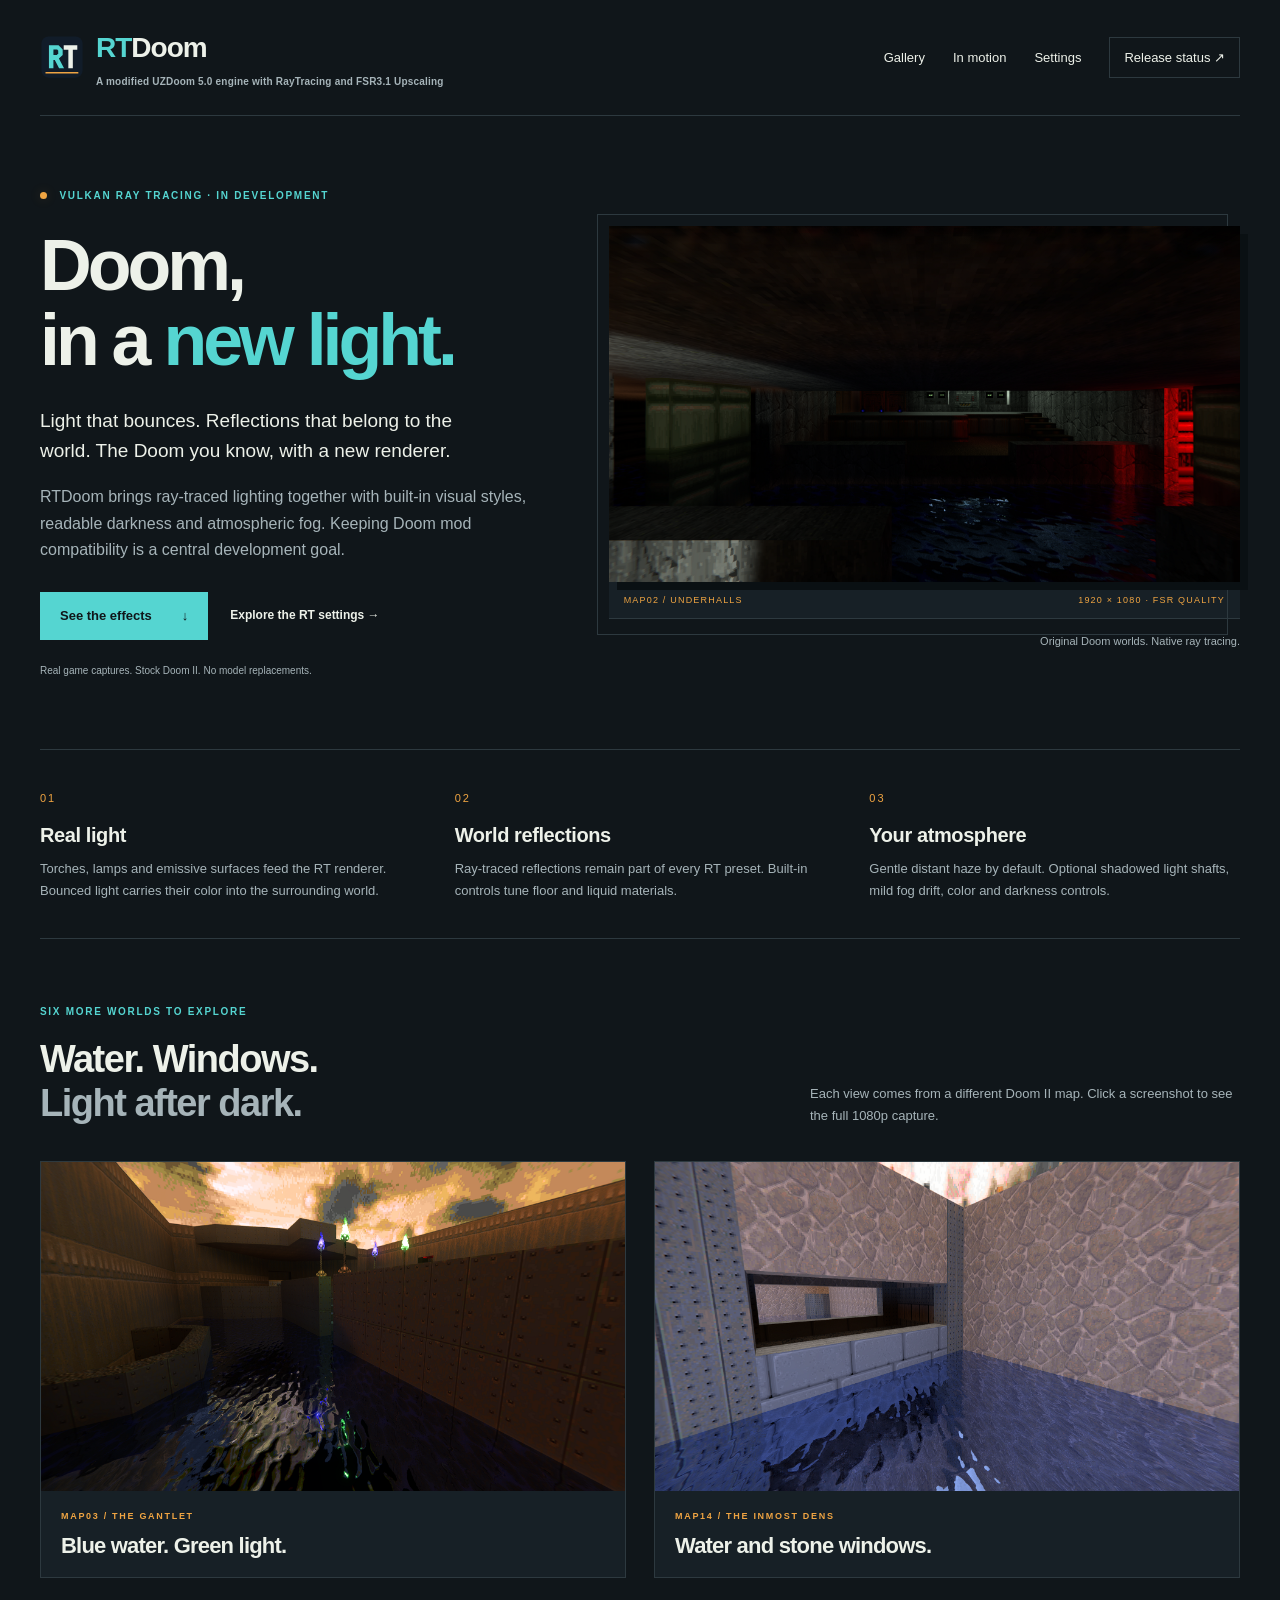
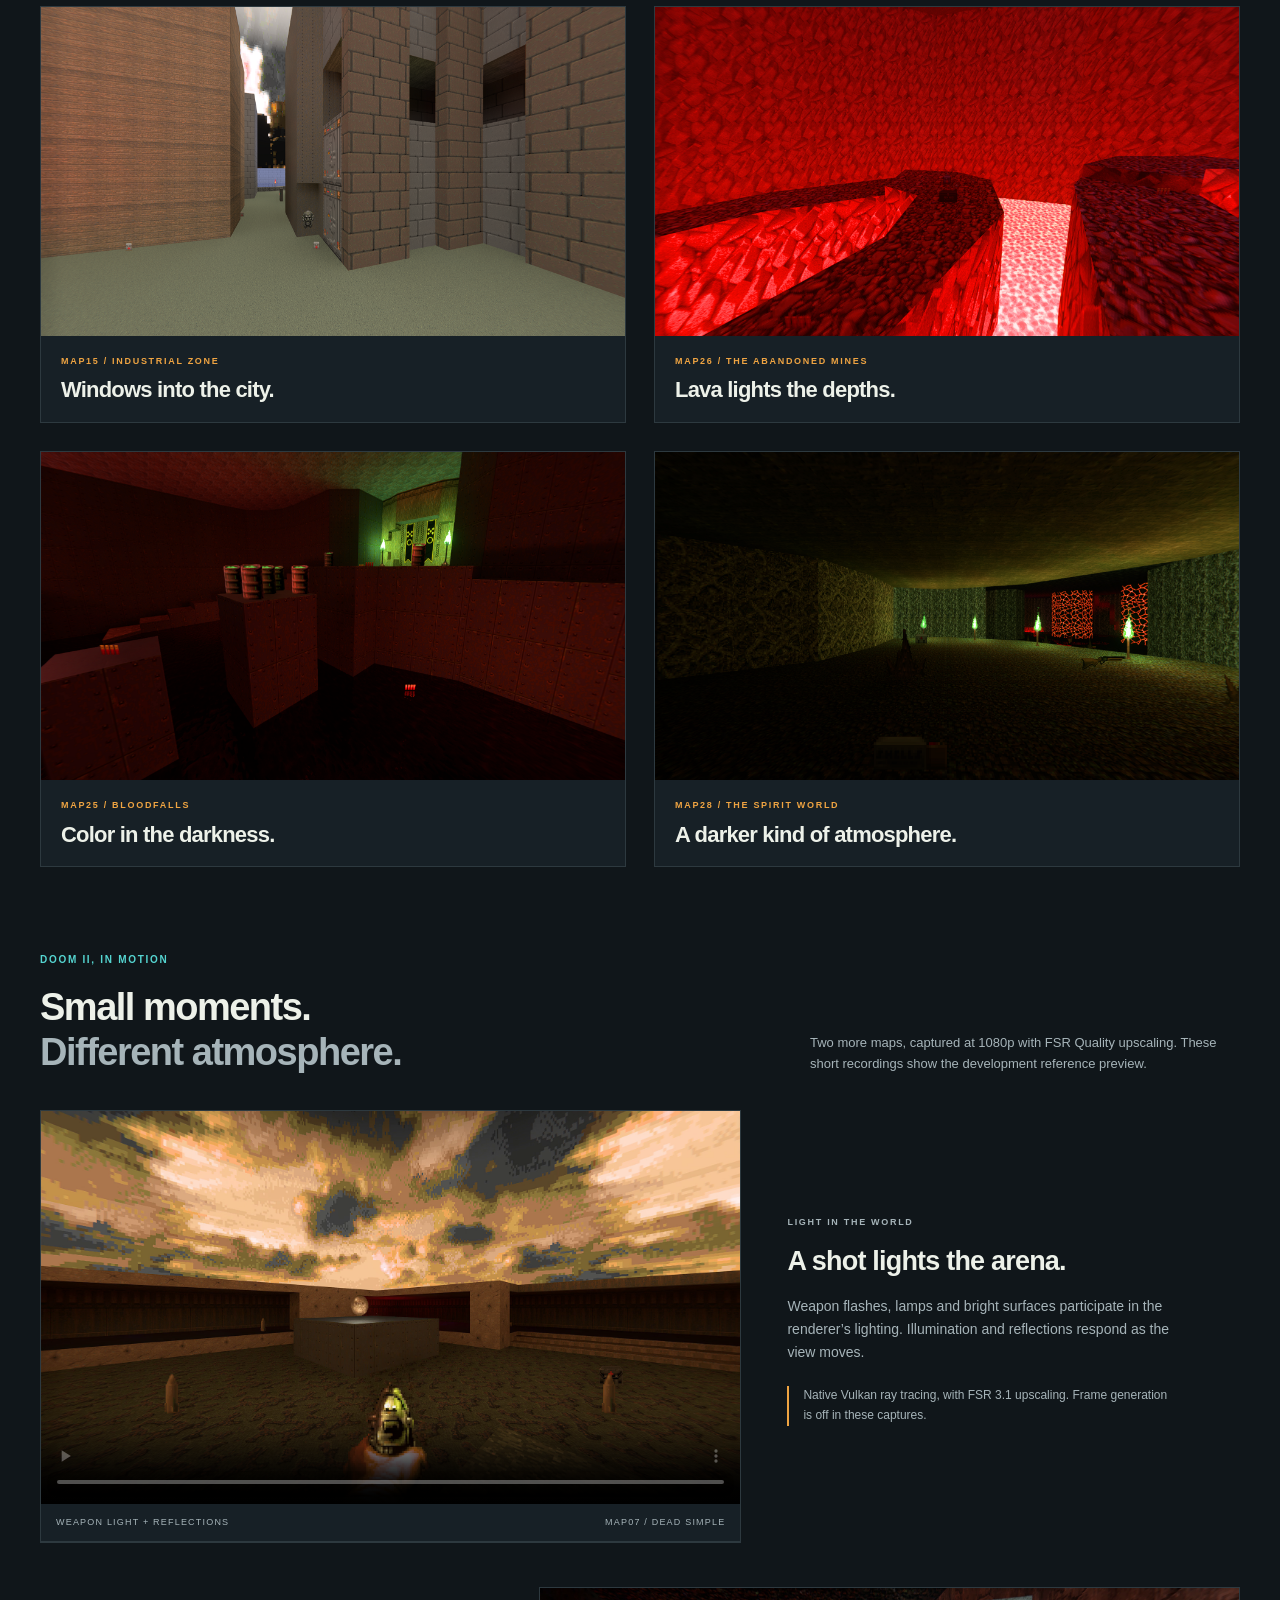
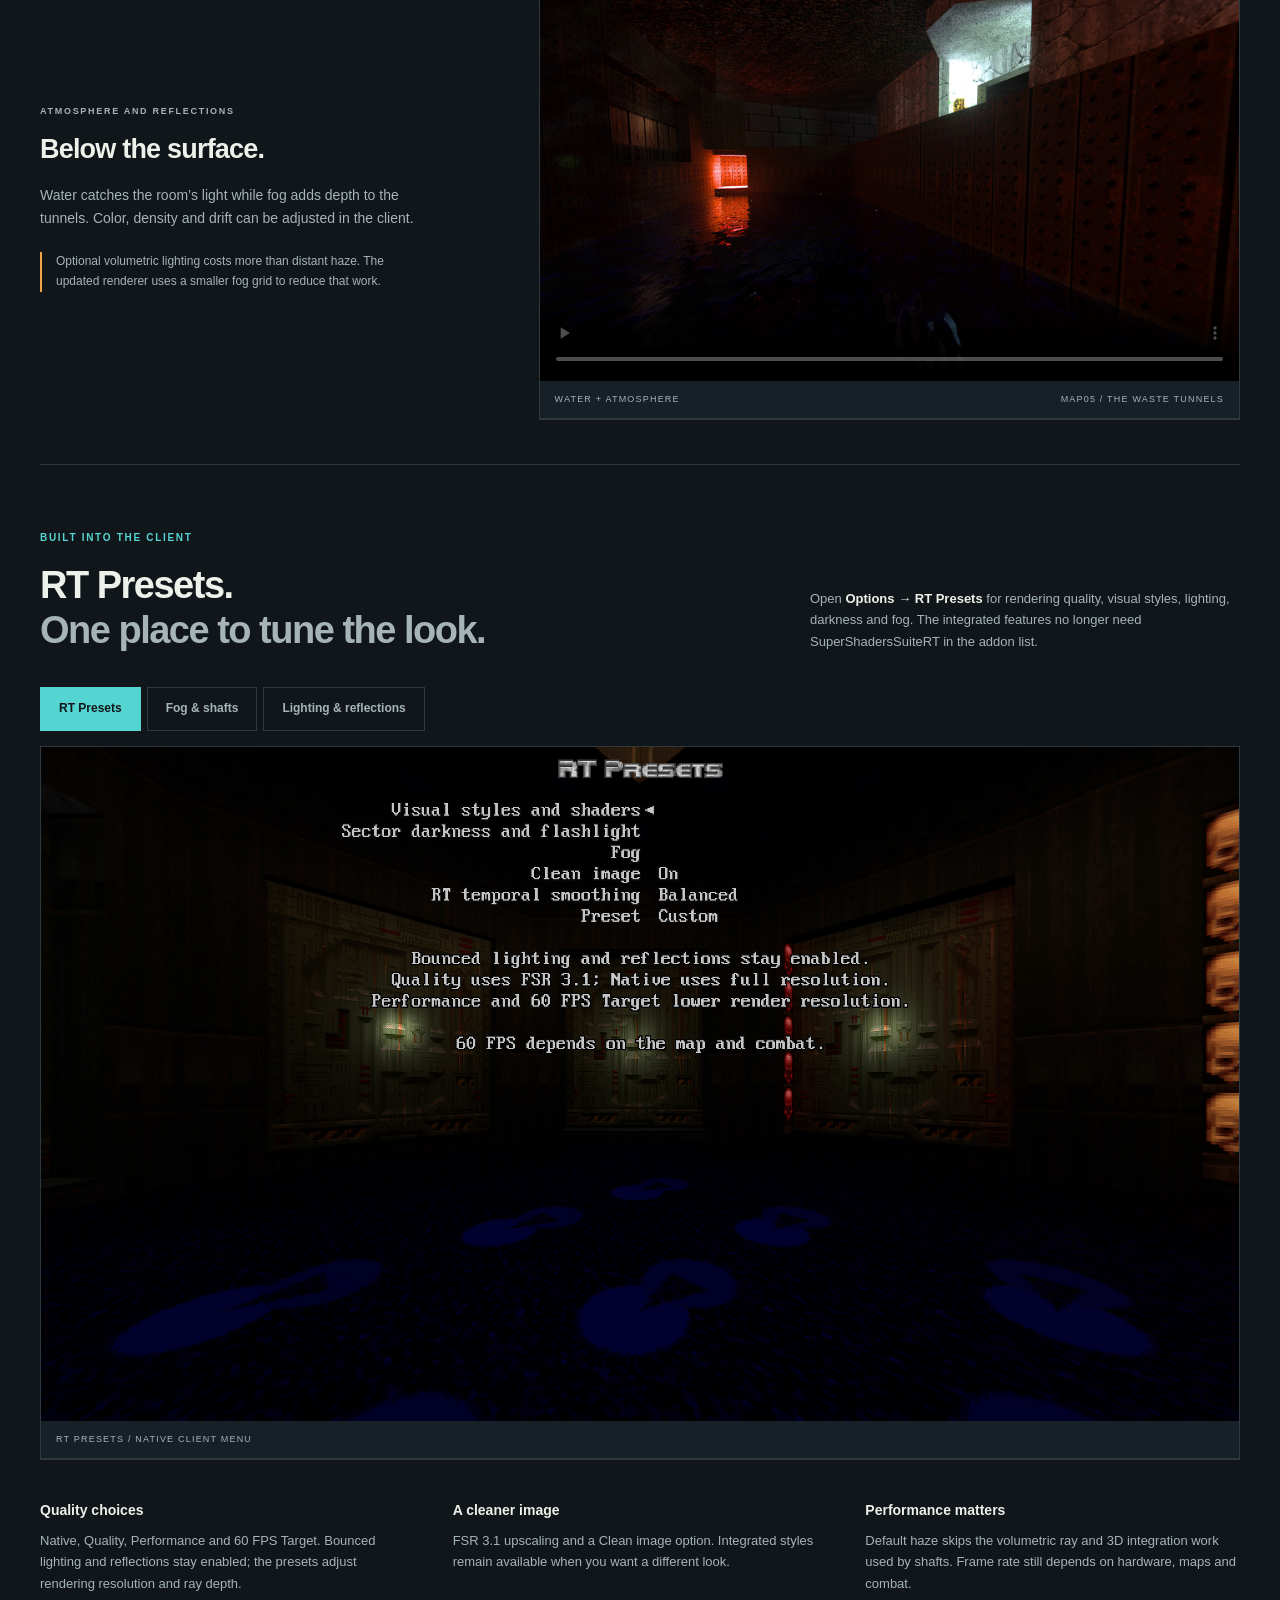
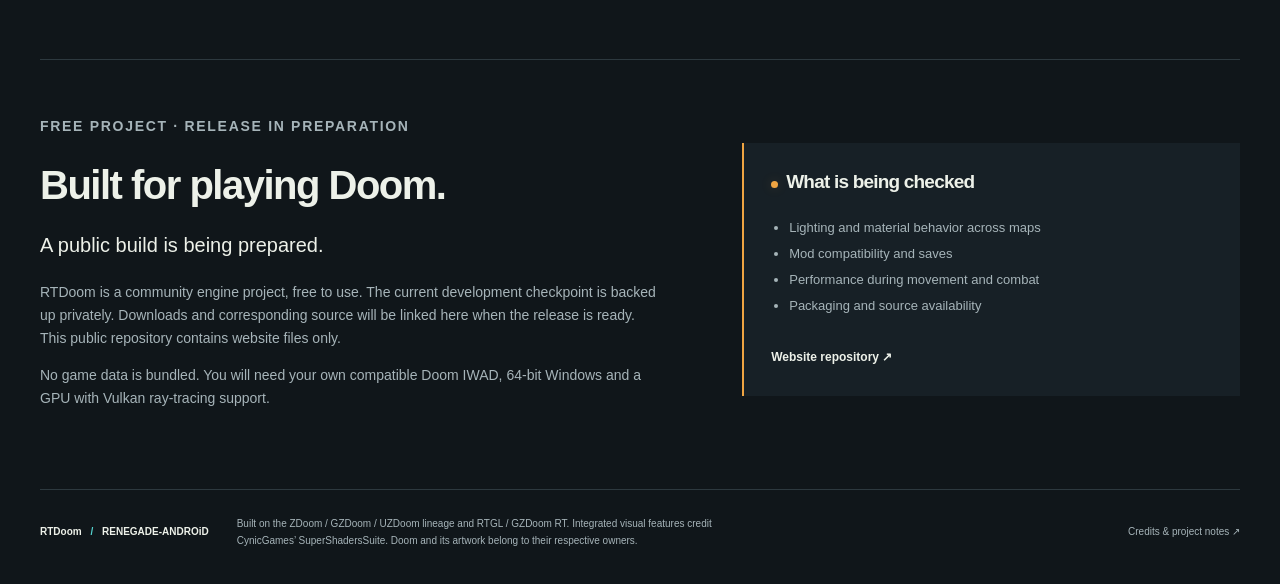
==== RTDoom/index.html @ 8eeb0852 "Publish RTDoom website with new cursor-free Doom II gallery" ====
<!doctype html>
<html lang="en">
<head>
  <meta charset="utf-8">
  <meta name="viewport" content="width=device-width,initial-scale=1">
  <meta name="theme-color" content="#10161a">
  <meta name="description" content="RTDoom is a free Doom engine project with Vulkan ray-traced lighting, reflections, integrated visual styles and simple fog. See stock Doom captures and the new RT settings.">
  <title>RTDoom — Doom, in a new light</title>
  <link rel="icon" href="assets/rtdoom.svg" type="image/svg+xml">
  <link rel="stylesheet" href="styles.css">
  <script src="site.js" defer></script>
</head>
<body>
  <a class="skip" href="#main">Skip to content</a>
  <header class="wrap site-header">
    <a class="brand" href="#" aria-label="RTDoom home"><img src="assets/rtdoom.svg" width="44" height="44" alt=""><span>RT<span class="light">Doom</span><small>A modified UZDoom 5.0 engine with RayTracing and FSR3.1 Upscaling</small></span></a>
    <nav aria-label="Main navigation"><a href="#gallery">Gallery</a><a href="#effects">In motion</a><a href="#settings">Settings</a><a class="nav-status" href="#release">Release status ↗</a></nav>
  </header>
  <main id="main">
    <section class="hero wrap">
      <div class="hero-copy">
        <p class="eyebrow"><span class="status-dot"></span> VULKAN RAY TRACING · IN DEVELOPMENT</p>
        <h1>Doom,<br>in a <em>new light.</em></h1>
        <p class="lead">Light that bounces. Reflections that belong to the world. The Doom you know, with a new renderer.</p>
        <p class="intro">RTDoom brings ray-traced lighting together with built-in visual styles, readable darkness and atmospheric fog. Keeping Doom mod compatibility is a central development goal.</p>
        <div class="hero-actions"><a class="button" href="#effects">See the effects <span aria-hidden="true">↓</span></a><a class="text-link" href="#settings">Explore the RT settings →</a></div>
        <p class="capture-note">Real game captures. Stock Doom II. No model replacements.</p>
      </div>
      <figure class="hero-visual">
        <button class="image-button" data-enlarge="assets/underhalls-night.webp" data-caption="MAP02 · Underhalls — native reference preview, 1920 × 1080" aria-label="Enlarge the stock Doom screenshot"><img src="assets/underhalls-night.webp" width="1920" height="1080" alt="Underhalls with red lighting, reflective blue water and deep shadows." fetchpriority="high"></button>
        <figcaption class="frame-label"><span>MAP02 / UNDERHALLS</span><span>1920 × 1080 · FSR QUALITY</span></figcaption>
        <p class="visual-note">Original Doom worlds. Native ray tracing.</p>
      </figure>
    </section>
    <section class="principles wrap" aria-label="What changes">
      <div><span class="number">01</span><h2>Real light</h2><p>Torches, lamps and emissive surfaces feed the RT renderer. Bounced light carries their color into the surrounding world.</p></div>
      <div><span class="number">02</span><h2>World reflections</h2><p>Ray-traced reflections remain part of every RT preset. Built-in controls tune floor and liquid materials.</p></div>
      <div><span class="number">03</span><h2>Your atmosphere</h2><p>Gentle distant haze by default. Optional shadowed light shafts, mild fog drift, color and darkness controls.</p></div>
    </section>
    <section class="wrap gallery-section" id="gallery">
      <div class="section-heading"><div><p class="eyebrow">SIX MORE WORLDS TO EXPLORE</p><h2>Water. Windows.<br><span>Light after dark.</span></h2></div><p>Each view comes from a different Doom II map. Click a screenshot to see the full 1080p capture.</p></div>
      <div class="gallery-grid">
        <figure class="gallery-card"><button class="image-button" data-enlarge="assets/gantlet-water.webp" data-caption="MAP03 · The Gantlet — Blue water. Green light." aria-label="Enlarge The Gantlet"><img src="assets/gantlet-water.webp" width="1920" height="1080" loading="lazy" alt="Reflective water beneath the bridge, with green and blue lamps."></button><figcaption><span class="eyebrow">MAP03 / THE GANTLET</span><h3>Blue water. Green light.</h3></figcaption></figure>
        <figure class="gallery-card"><button class="image-button" data-enlarge="assets/inmost-dens.webp" data-caption="MAP14 · The Inmost Dens — Water and stone windows." aria-label="Enlarge The Inmost Dens"><img src="assets/inmost-dens.webp" width="1920" height="1080" loading="lazy" alt="Blue water beneath stone windows and a raised walkway."></button><figcaption><span class="eyebrow">MAP14 / THE INMOST DENS</span><h3>Water and stone windows.</h3></figcaption></figure>
        <figure class="gallery-card"><button class="image-button" data-enlarge="assets/industrial-windows.webp" data-caption="MAP15 · Industrial Zone — Windows into the city." aria-label="Enlarge Industrial Zone"><img src="assets/industrial-windows.webp" width="1920" height="1080" loading="lazy" alt="Outdoor architecture, building windows and distant haze."></button><figcaption><span class="eyebrow">MAP15 / INDUSTRIAL ZONE</span><h3>Windows into the city.</h3></figcaption></figure>
        <figure class="gallery-card"><button class="image-button" data-enlarge="assets/abandoned-mines.webp" data-caption="MAP26 · The Abandoned Mines — Lava lights the depths." aria-label="Enlarge The Abandoned Mines"><img src="assets/abandoned-mines.webp" width="1920" height="1080" loading="lazy" alt="Red lava and raised walkways in the mines."></button><figcaption><span class="eyebrow">MAP26 / THE ABANDONED MINES</span><h3>Lava lights the depths.</h3></figcaption></figure>
        <figure class="gallery-card"><button class="image-button" data-enlarge="assets/bloodfalls.webp" data-caption="MAP25 · Bloodfalls — Color in the darkness." aria-label="Enlarge Bloodfalls"><img src="assets/bloodfalls.webp" width="1920" height="1080" loading="lazy" alt="Red and green illumination across platforms and barrels."></button><figcaption><span class="eyebrow">MAP25 / BLOODFALLS</span><h3>Color in the darkness.</h3></figcaption></figure>
        <figure class="gallery-card"><button class="image-button" data-enlarge="assets/spirit-fog.webp" data-caption="MAP28 · The Spirit World — A darker kind of atmosphere." aria-label="Enlarge The Spirit World"><img src="assets/spirit-fog.webp" width="1920" height="1080" loading="lazy" alt="Green torches, a glowing red opening and fog in a dark cavern."></button><figcaption><span class="eyebrow">MAP28 / THE SPIRIT WORLD</span><h3>A darker kind of atmosphere.</h3></figcaption></figure>
      </div>
    </section>
    <section class="wrap effects-section" id="effects">
      <div class="section-heading"><div><p class="eyebrow">DOOM II, IN MOTION</p><h2>Small moments.<br><span>Different atmosphere.</span></h2></div><p>Two more maps, captured at 1080p with FSR Quality upscaling. These short recordings show the development reference preview.</p></div>
      <article class="effect-row"><figure><video width="1920" height="1080" autoplay muted loop playsinline controls preload="metadata" poster="assets/lighting-poster.webp" aria-label="Weapon lighting in Dead Simple"><source src="assets/lighting.mp4" type="video/mp4"></video><figcaption class="frame-label"><span>WEAPON LIGHT + REFLECTIONS</span><span>MAP07 / DEAD SIMPLE</span></figcaption></figure><div class="effect-copy"><p class="eyebrow">LIGHT IN THE WORLD</p><h3>A shot lights the arena.</h3><p>Weapon flashes, lamps and bright surfaces participate in the renderer’s lighting. Illumination and reflections respond as the view moves.</p><p class="detail">Native Vulkan ray tracing, with FSR 3.1 upscaling. Frame generation is off in these captures.</p></div></article>
      <article class="effect-row reverse"><figure><video width="1920" height="1080" autoplay muted loop playsinline controls preload="metadata" poster="assets/shafts-poster.webp" aria-label="Water and atmosphere in The Waste Tunnels"><source src="assets/shafts.mp4" type="video/mp4"></video><figcaption class="frame-label"><span>WATER + ATMOSPHERE</span><span>MAP05 / THE WASTE TUNNELS</span></figcaption></figure><div class="effect-copy"><p class="eyebrow">ATMOSPHERE AND REFLECTIONS</p><h3>Below the surface.</h3><p>Water catches the room’s light while fog adds depth to the tunnels. Color, density and drift can be adjusted in the client.</p><p class="detail">Optional volumetric lighting costs more than distant haze. The updated renderer uses a smaller fog grid to reduce that work.</p></div></article>
    </section>
    <section class="wrap settings-section" id="settings">
      <div class="section-heading"><div><p class="eyebrow">BUILT INTO THE CLIENT</p><h2>RT Presets.<br><span>One place to tune the look.</span></h2></div><p>Open <strong>Options → RT Presets</strong> for rendering quality, visual styles, lighting, darkness and fog. The integrated features no longer need SuperShadersSuiteRT in the addon list.</p></div>
      <div class="settings-tabs" role="tablist" aria-label="RT settings screenshots">
        <button id="tab-presets" role="tab" aria-selected="true" aria-controls="settings-panel" data-image="presets.webp" data-caption="RT Presets — the main RT options menu">RT Presets</button>
        <button id="tab-fog" role="tab" aria-selected="false" aria-controls="settings-panel" tabindex="-1" data-image="fog.webp" data-caption="Fog — outdoor haze, interior mist, light shafts, color and mild drift">Fog &amp; shafts</button>
        <button id="tab-lighting" role="tab" aria-selected="false" aria-controls="settings-panel" tabindex="-1" data-image="lighting-settings.webp" data-caption="Lighting and reflections — built-in visual controls">Lighting &amp; reflections</button>
      </div>
      <figure id="settings-panel" role="tabpanel" aria-labelledby="tab-presets" tabindex="0">
        <button id="settings-preview" class="image-button" data-enlarge="assets/presets.webp" data-caption="RT Presets — the main RT options menu" aria-label="Enlarge the RT settings screenshot"><img id="settings-image" src="assets/presets.webp" width="1920" height="1080" loading="lazy" alt="RT Presets — the main RT options menu"></button>
        <figcaption id="settings-caption" class="frame-label">RT PRESETS / NATIVE CLIENT MENU</figcaption>
      </figure>
      <div class="settings-notes"><p><strong>Quality choices</strong><br>Native, Quality, Performance and 60 FPS Target. Bounced lighting and reflections stay enabled; the presets adjust rendering resolution and ray depth.</p><p><strong>A cleaner image</strong><br>FSR 3.1 upscaling and a Clean image option. Integrated styles remain available when you want a different look.</p><p><strong>Performance matters</strong><br>Default haze skips the volumetric ray and 3D integration work used by shafts. Frame rate still depends on hardware, maps and combat.</p></div>
    </section>
    <section class="wrap release-section" id="release">
      <div><p class="eyebrow">FREE PROJECT · RELEASE IN PREPARATION</p><h2>Built for playing Doom.</h2><p class="lead">A public build is being prepared.</p><p>RTDoom is a community engine project, free to use. The current development checkpoint is backed up privately. Downloads and corresponding source will be linked here when the release is ready. This public repository contains website files only.</p><p>No game data is bundled. You will need your own compatible Doom IWAD, 64-bit Windows and a GPU with Vulkan ray-tracing support.</p></div>
      <aside class="release-note"><span class="status-dot"></span><h3>What is being checked</h3><ul><li>Lighting and material behavior across maps</li><li>Mod compatibility and saves</li><li>Performance during movement and combat</li><li>Packaging and source availability</li></ul><a class="text-link" href="https://github.com/RENEGADE-ANDROiD/RENEGADE-ANDROiD.github.io">Website repository ↗</a></aside>
    </section>
  </main>
  <footer class="wrap"><span class="footer-brand">RTDoom <span>/</span> RENEGADE-ANDROiD</span><p>Built on the ZDoom / GZDoom / UZDoom lineage and RTGL / GZDoom RT. Integrated visual features credit CynicGames’ SuperShadersSuite. Doom and its artwork belong to their respective owners.</p><a href="credits.html">Credits &amp; project notes ↗</a></footer>
  <dialog id="image-dialog"><div class="dialog-top"><p id="dialog-caption"></p><button id="close-dialog" type="button">Close ×</button></div><img id="dialog-image" alt=""></dialog>
</body>
</html>
---- RTDoom/styles.css ----
:root{color-scheme:dark;--bg:#10161a;--panel:#172026;--text:#edf1e9;--muted:#a6b4b9;--teal:#55d5d1;--amber:#efa442;--line:#2d393f}*{box-sizing:border-box}html{scroll-behavior:smooth;scroll-padding-top:30px}body{margin:0;background:var(--bg);color:var(--text);font:16px/1.65 "Segoe UI",Arial,sans-serif}a{color:inherit}button{font:inherit;cursor:pointer}img{display:block;max-width:100%;height:auto}.wrap{width:min(1320px,calc(100% - 80px));margin-inline:auto}.skip{position:absolute;left:16px;top:-70px;z-index:10;background:var(--teal);color:#10161a;padding:10px 18px}.skip:focus{top:12px}:focus-visible{outline:2px solid var(--amber);outline-offset:5px}.site-header{display:flex;align-items:center;justify-content:space-between;gap:24px;padding-block:25px;border-bottom:1px solid var(--line)}.brand{display:flex;align-items:center;gap:12px;text-decoration:none;font-size:28px;font-weight:800;letter-spacing:-1px;color:var(--teal)}.brand .light{color:var(--text)}.brand small{display:block;font-size:8px;letter-spacing:1.9px;line-height:1.5;color:var(--muted);font-weight:600}nav{display:flex;gap:28px;align-items:center;font-size:13px}nav a{text-decoration:none}nav a:hover,.text-link:hover{color:var(--teal)}.nav-status{border:1px solid var(--line);padding:9px 14px}.hero{display:grid;grid-template-columns:.92fr 1.12fr;gap:50px;align-items:center;padding-block:72px 60px}.eyebrow{font-size:10px;letter-spacing:1.7px;font-weight:700;color:var(--teal);margin:0 0 24px}.status-dot{display:inline-block;width:7px;height:7px;background:var(--amber);border-radius:50%;margin-right:8px;box-shadow:0 0 12px #efa44230}h1{font-size:clamp(50px,5.6vw,82px);line-height:1.04;letter-spacing:-4px;margin:0 0 29px;font-weight:800}h1 em{font-style:normal;color:var(--teal)}h2{font-size:38px;line-height:1.18;letter-spacing:-1.5px;margin:0 0 20px}h2 span{color:var(--muted)}h3{font-size:27px;line-height:1.2;letter-spacing:-.8px;margin:0 0 18px}.lead{font-size:19px;line-height:1.55}.intro,.hero-copy p:not(.eyebrow):not(.lead),.effect-copy p,.release-section p{color:var(--muted)}.hero-copy .lead{max-width:440px;color:var(--text)}.hero-actions{display:flex;flex-wrap:wrap;align-items:center;gap:22px;margin-top:29px}.button{background:var(--teal);color:#10161a;text-decoration:none;font-size:13px;font-weight:800;padding:13px 20px;display:inline-flex;gap:30px;align-items:center}.button:hover{background:#83e3df}.text-link{font-size:12px;font-weight:600;text-decoration:none}.hero-copy .capture-note{font-size:10px;margin-top:23px;color:var(--muted)}figure{margin:0}.image-button{display:block;width:100%;border:0;padding:0;background:#000;text-align:left}.hero-visual{position:relative}.hero-visual:before{content:"";position:absolute;inset:-12px 12px 16px -12px;border:1px solid var(--line);pointer-events:none}.hero-visual .image-button{position:relative;box-shadow:8px 8px 0 #0a1013}.frame-label{display:flex;justify-content:space-between;gap:20px;padding:11px 15px;background:var(--panel);border-bottom:1px solid var(--line);color:var(--muted);font-size:9px;letter-spacing:1.2px}.hero-visual .frame-label{color:var(--amber)}.visual-note{text-align:right;font-size:11px;color:var(--muted);margin:13px 0 0}.principles{display:grid;grid-template-columns:repeat(3,1fr);gap:44px;border-top:1px solid var(--line);border-bottom:1px solid var(--line);padding-block:34px 37px}.principles .number{font-size:11px;letter-spacing:2px;color:var(--amber)}.principles h2{font-size:20px;letter-spacing:-.4px;margin:13px 0 11px}.principles p{font-size:13px;color:var(--muted);margin:0}.effects-section,.settings-section{padding-block:65px 0}.section-heading{display:flex;justify-content:space-between;gap:50px;align-items:flex-end;margin-bottom:35px}.section-heading .eyebrow{margin-bottom:16px}.section-heading h2{margin:0}.section-heading>p{max-width:430px;font-size:13px;color:var(--muted);margin:0}.section-heading strong{color:var(--text)}.effect-row{display:grid;grid-template-columns:1.55fr 1fr;gap:46px;align-items:center;margin-bottom:44px}.effect-row.reverse{grid-template-columns:1fr 1.55fr}.effect-row.reverse figure{order:2}.effect-copy{max-width:390px}.effect-copy .eyebrow{font-size:9px;margin-bottom:15px}.effect-copy p{font-size:14px}.effect-copy .detail{font-size:12px;border-left:2px solid var(--amber);padding-left:14px;margin-top:22px}.effect-row figure{border:1px solid var(--line)}.settings-section{border-top:1px solid var(--line);padding-bottom:52px}.settings-tabs{display:flex;gap:6px;flex-wrap:wrap;margin-bottom:15px}.settings-tabs button{padding:11px 18px;background:transparent;color:var(--muted);border:1px solid var(--line);font-size:12px;font-weight:600}.settings-tabs button[aria-selected=true]{color:#10161a;background:var(--teal);border-color:var(--teal)}#settings-panel{border:1px solid var(--line)}#settings-panel img{max-height:680px;object-fit:contain;background:#000}.settings-notes{display:grid;grid-template-columns:repeat(3,1fr);gap:38px;margin-top:26px;font-size:13px;color:var(--muted)}.settings-notes strong{display:inline-block;color:var(--text);font-size:14px;margin-bottom:8px}.release-section{display:grid;grid-template-columns:1.25fr 1fr;gap:80px;border-top:1px solid var(--line);padding-block:55px 65px}.release-section h2{font-size:40px}.release-section p{font-size:14px}.release-section .lead{font-size:20px;color:var(--text)}.release-note{border-left:2px solid var(--amber);background:var(--panel);padding:27px;align-self:center}.release-note h3{font-size:19px;display:inline}.release-note ul{padding-left:18px;color:var(--muted);font-size:13px;line-height:2;margin-block:18px 24px}footer{display:grid;grid-template-columns:auto 1fr auto;gap:28px;align-items:center;border-top:1px solid var(--line);padding-block:26px 35px;font-size:10px;color:var(--muted)}footer p{max-width:530px;margin:0}.footer-brand{font-weight:700;color:var(--text);white-space:nowrap}.footer-brand span{color:var(--teal);margin:0 6px}footer a{text-decoration:none;white-space:nowrap}dialog{width:min(1500px,calc(100vw - 32px));max-height:calc(100vh - 32px);background:var(--bg);color:var(--text);border:1px solid var(--teal);padding:0;overflow:auto}dialog::backdrop{background:#000e}.dialog-top{position:sticky;top:0;display:flex;justify-content:space-between;align-items:center;gap:20px;background:var(--panel);padding:10px 16px;z-index:1;border-bottom:1px solid var(--line)}.dialog-top p{font-size:12px;margin:0}.dialog-top button{background:transparent;color:var(--text);border:1px solid var(--line);padding:6px 12px;font-size:12px}dialog img{width:100%;height:auto}.document{max-width:850px;padding-block:55px 70px}.document h1{font-size:50px;letter-spacing:-2px}.document h2{font-size:25px;margin-top:35px}.document p,.document li{color:var(--muted);font-size:15px}.document a{color:var(--teal)}
@media(max-width:1000px){.wrap{width:calc(100% - 44px)}.hero{gap:30px;padding-block:55px}.hero h1{font-size:63px}.hero .lead{font-size:17px}.effect-row{gap:30px}.release-section{gap:40px}footer{grid-template-columns:1fr 1fr}footer>a{grid-column:1/-1}}
@media(max-width:760px){.wrap{width:calc(100% - 32px)}.site-header{flex-wrap:wrap;padding-block:19px}nav{gap:20px;font-size:12px}.brand{font-size:26px}.hero{grid-template-columns:1fr;gap:35px;padding-block:40px 45px}.hero h1{font-size:clamp(58px,12vw,82px);letter-spacing:-3px}.hero .lead{font-size:19px;max-width:540px}.hero-visual{max-width:680px}.principles{grid-template-columns:1fr;gap:24px;padding-block:28px}.principles h2{display:inline-block;margin:0 0 8px 15px}.principles p{max-width:560px}.section-heading{display:block;margin-bottom:25px}.section-heading>p{max-width:580px;margin-top:22px}.effects-section,.settings-section{padding-top:40px}h2{font-size:32px}.effect-row,.effect-row.reverse{grid-template-columns:1fr;gap:22px;margin-bottom:35px}.effect-row.reverse figure{order:0}.effect-copy{max-width:560px}.effect-copy h3{font-size:26px}.effect-copy .detail{margin-top:16px}.settings-notes{grid-template-columns:1fr;gap:5px}.settings-tabs button{padding:10px 12px;font-size:11px}.release-section{grid-template-columns:1fr;gap:25px;padding-block:40px 45px}.release-section h2{font-size:34px}footer{grid-template-columns:1fr;gap:15px}footer>a{grid-column:auto}.frame-label{font-size:8px;padding:10px;letter-spacing:.6px}.document h1{font-size:40px}}
@media(prefers-reduced-motion:reduce){html{scroll-behavior:auto}}

.brand small{font-size:10px;letter-spacing:.2px;line-height:1.45;max-width:min(380px,calc(100vw - 110px));margin-top:4px}

video{display:block;width:100%;height:auto;background:#000}.gallery-section{padding-block:65px 20px}.gallery-grid{display:grid;grid-template-columns:repeat(2,minmax(0,1fr));gap:28px}.gallery-card{border:1px solid var(--line);background:var(--panel)}.gallery-card figcaption{padding:18px 20px}.gallery-card .eyebrow{display:block;margin:0 0 9px;color:var(--amber);font-size:9px}.gallery-card h3{font-size:22px;margin:0}.gallery-card img{aspect-ratio:16/9;object-fit:cover}@media(max-width:760px){.gallery-section{padding-top:40px}.gallery-grid{grid-template-columns:1fr;gap:22px}}
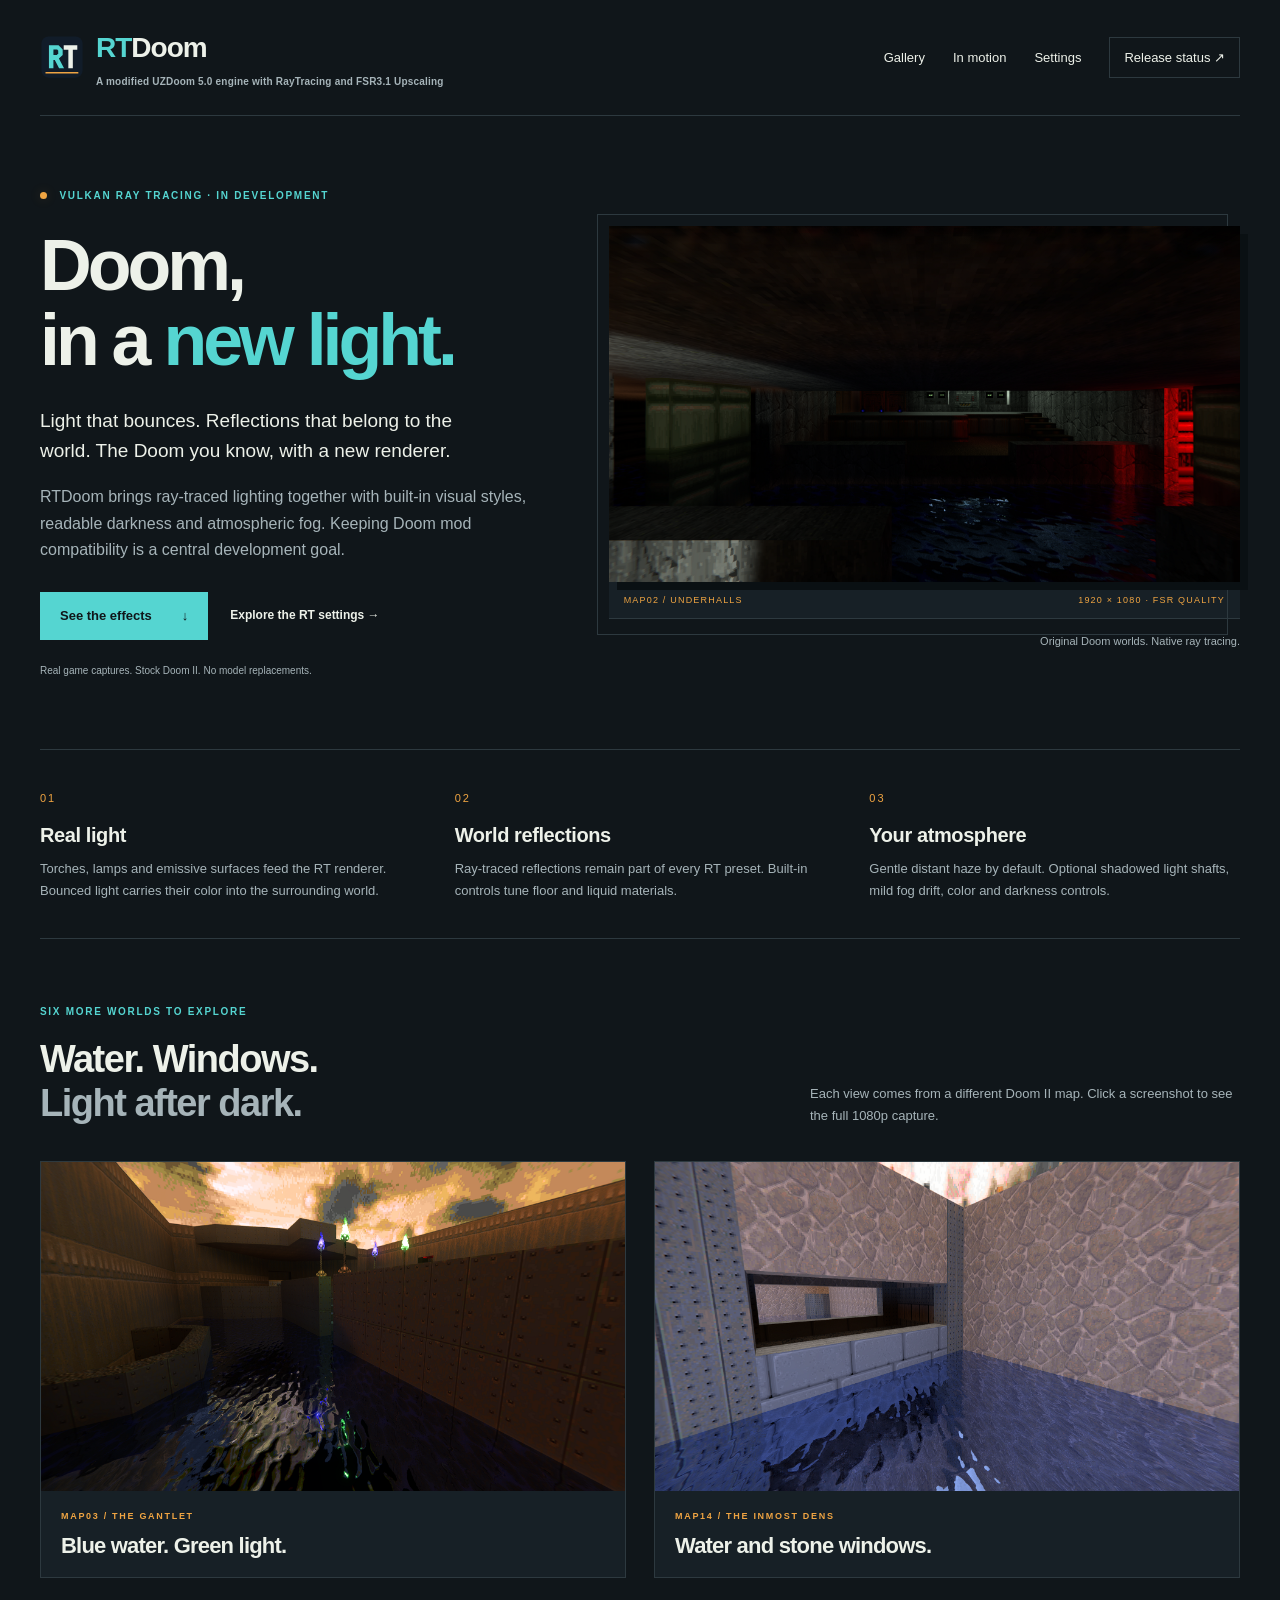
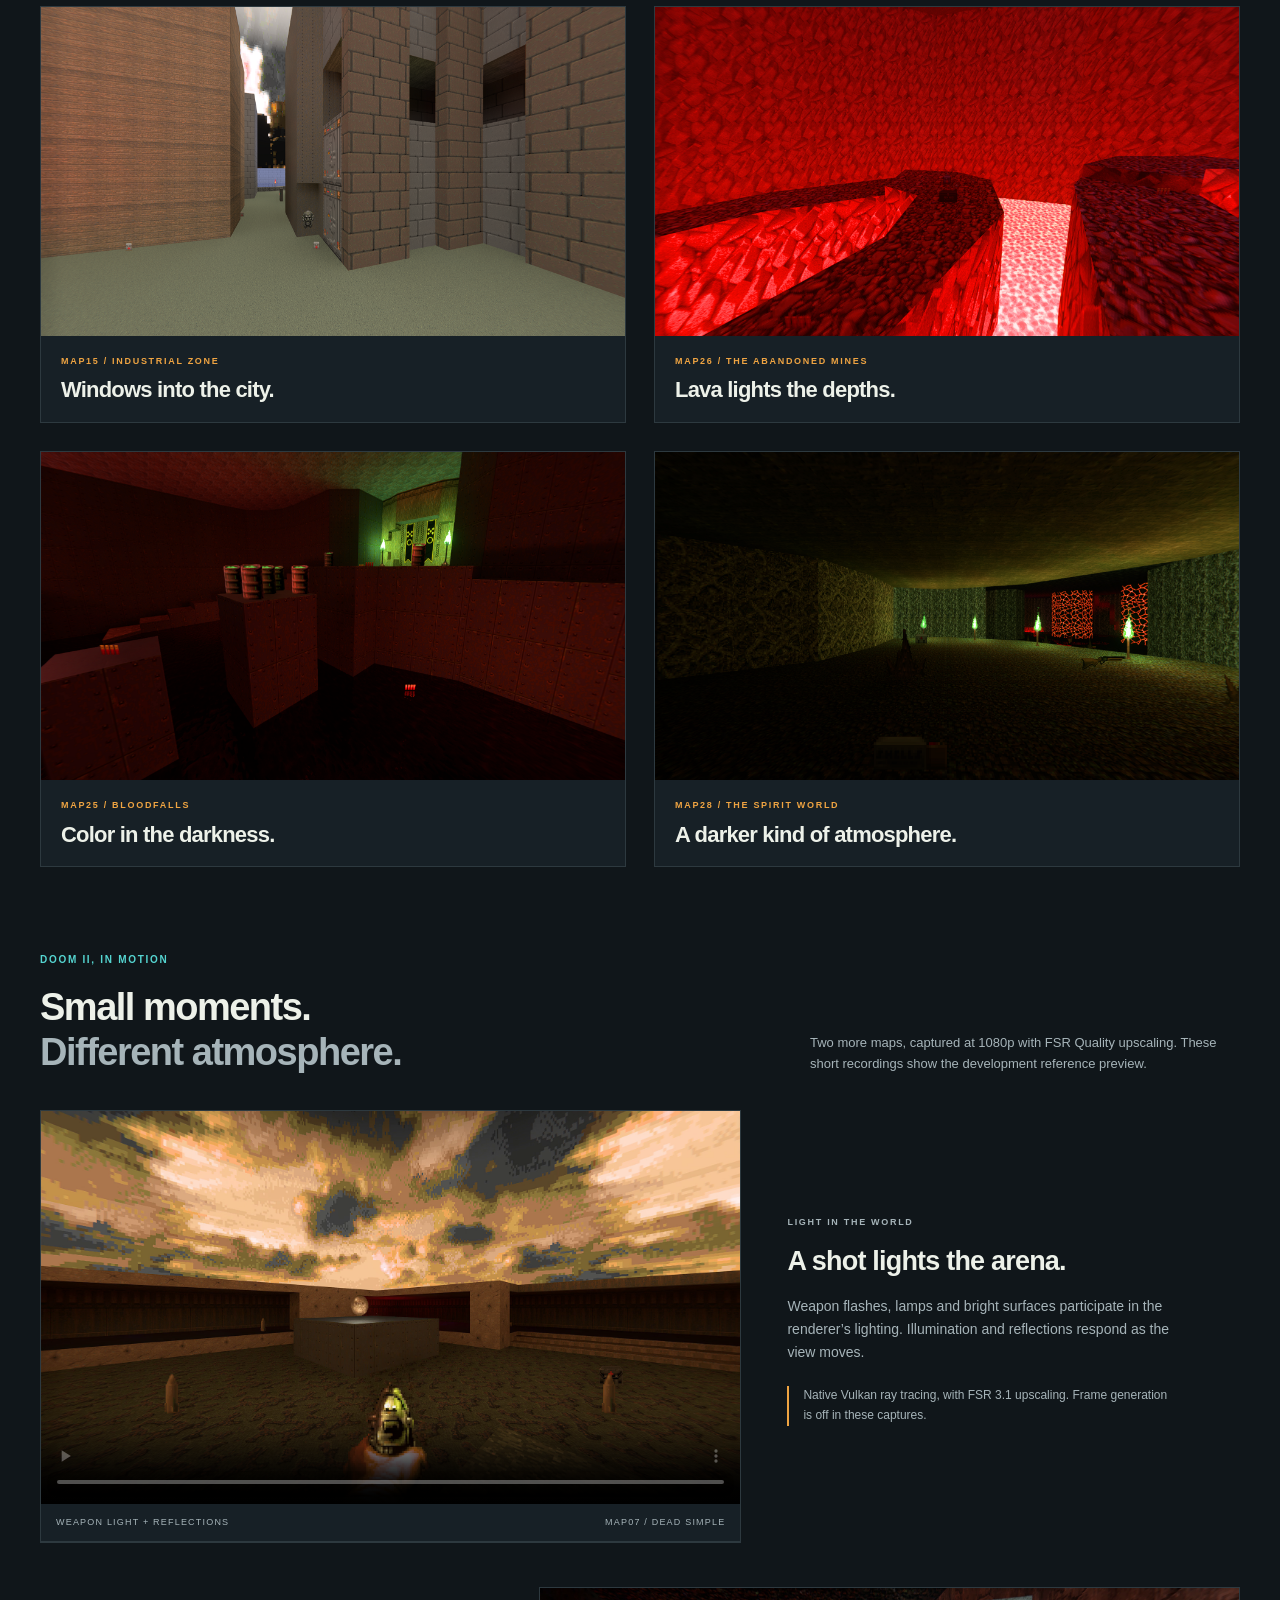
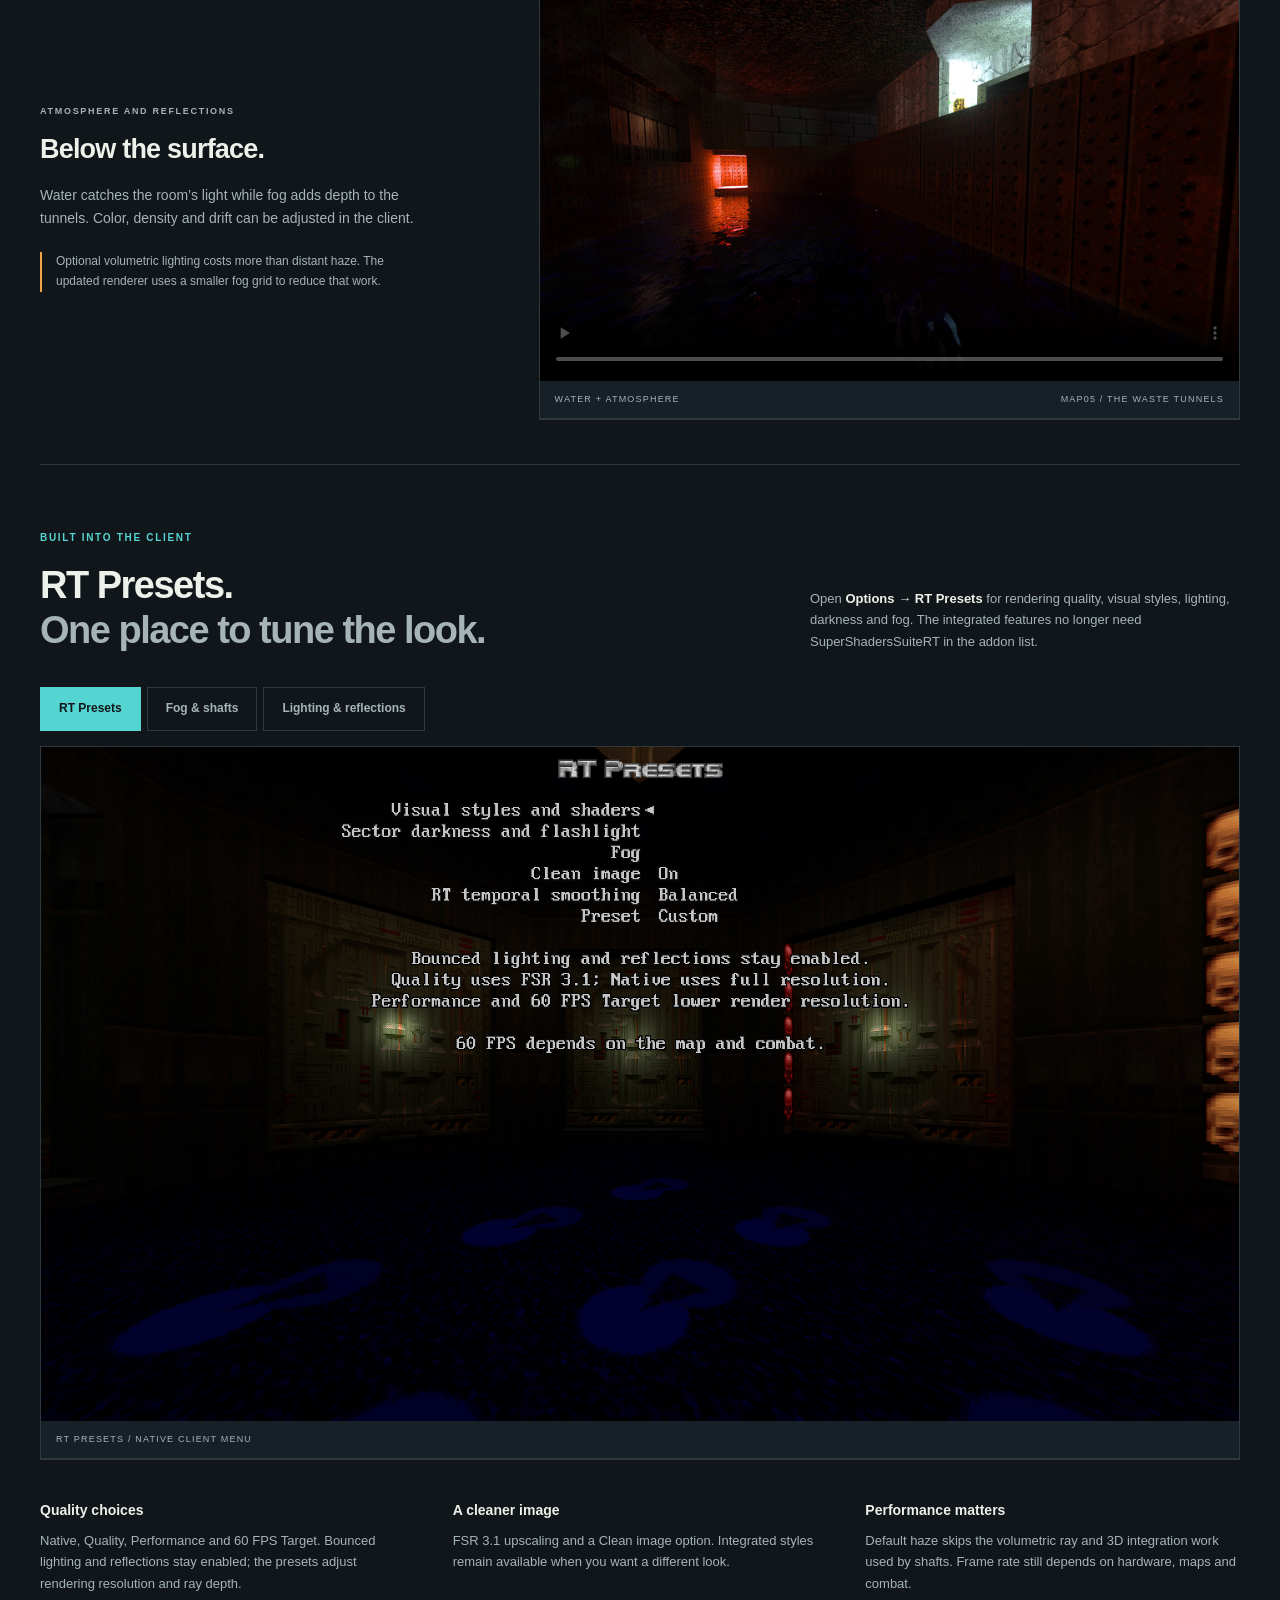
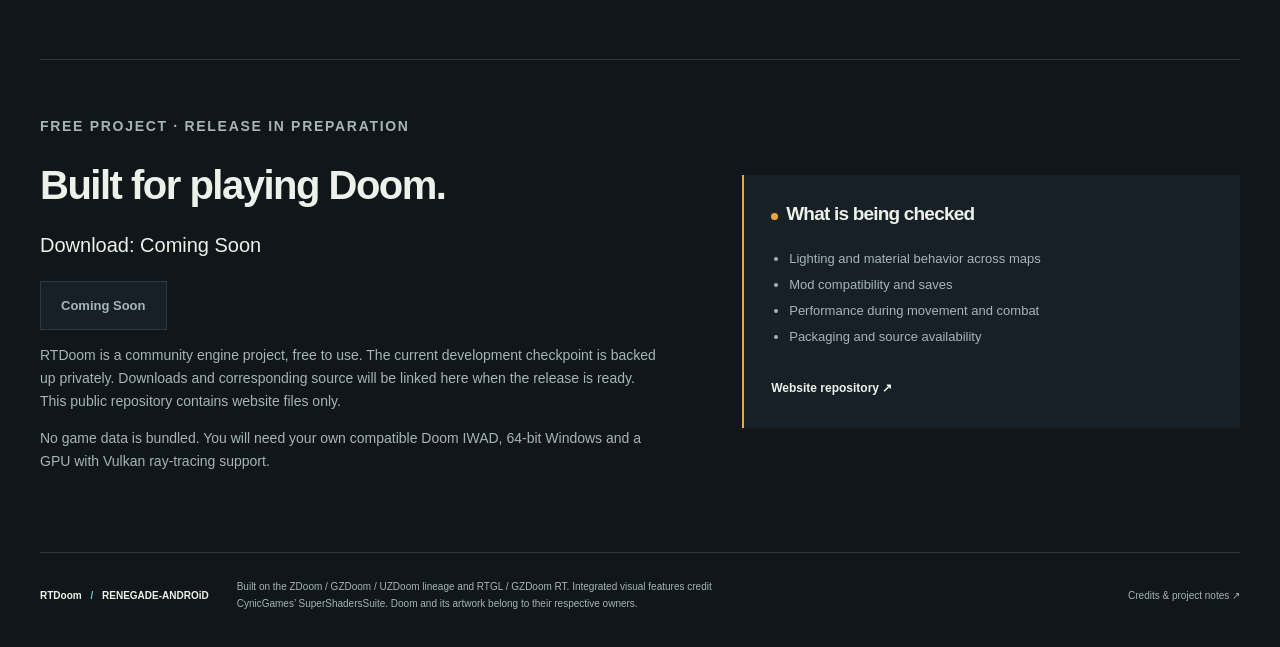
==== commit 5f8382c6: "Keep the download marked Coming Soon" ====
--- a/RTDoom/index.html
+++ b/RTDoom/index.html
@@ -67,7 +67,7 @@
       <div class="settings-notes"><p><strong>Quality choices</strong><br>Native, Quality, Performance and 60 FPS Target. Bounced lighting and reflections stay enabled; the presets adjust rendering resolution and ray depth.</p><p><strong>A cleaner image</strong><br>FSR 3.1 upscaling and a Clean image option. Integrated styles remain available when you want a different look.</p><p><strong>Performance matters</strong><br>Default haze skips the volumetric ray and 3D integration work used by shafts. Frame rate still depends on hardware, maps and combat.</p></div>
     </section>
     <section class="wrap release-section" id="release">
-      <div><p class="eyebrow">FREE PROJECT · RELEASE IN PREPARATION</p><h2>Built for playing Doom.</h2><p class="lead">A public build is being prepared.</p><p>RTDoom is a community engine project, free to use. The current development checkpoint is backed up privately. Downloads and corresponding source will be linked here when the release is ready. This public repository contains website files only.</p><p>No game data is bundled. You will need your own compatible Doom IWAD, 64-bit Windows and a GPU with Vulkan ray-tracing support.</p></div>
+      <div><p class="eyebrow">FREE PROJECT · RELEASE IN PREPARATION</p><h2>Built for playing Doom.</h2><p class="lead">Download: Coming Soon</p><p><button class="button coming-soon" type="button" disabled>Coming Soon</button></p><p>RTDoom is a community engine project, free to use. The current development checkpoint is backed up privately. Downloads and corresponding source will be linked here when the release is ready. This public repository contains website files only.</p><p>No game data is bundled. You will need your own compatible Doom IWAD, 64-bit Windows and a GPU with Vulkan ray-tracing support.</p></div>
       <aside class="release-note"><span class="status-dot"></span><h3>What is being checked</h3><ul><li>Lighting and material behavior across maps</li><li>Mod compatibility and saves</li><li>Performance during movement and combat</li><li>Packaging and source availability</li></ul><a class="text-link" href="https://github.com/RENEGADE-ANDROiD/RENEGADE-ANDROiD.github.io">Website repository ↗</a></aside>
     </section>
   </main>
@@ -76,3 +76,4 @@
 </body>
 </html>
 
+
--- a/RTDoom/styles.css
+++ b/RTDoom/styles.css
@@ -6,3 +6,4 @@
 .brand small{font-size:10px;letter-spacing:.2px;line-height:1.45;max-width:min(380px,calc(100vw - 110px));margin-top:4px}
 
 video{display:block;width:100%;height:auto;background:#000}.gallery-section{padding-block:65px 20px}.gallery-grid{display:grid;grid-template-columns:repeat(2,minmax(0,1fr));gap:28px}.gallery-card{border:1px solid var(--line);background:var(--panel)}.gallery-card figcaption{padding:18px 20px}.gallery-card .eyebrow{display:block;margin:0 0 9px;color:var(--amber);font-size:9px}.gallery-card h3{font-size:22px;margin:0}.gallery-card img{aspect-ratio:16/9;object-fit:cover}@media(max-width:760px){.gallery-section{padding-top:40px}.gallery-grid{grid-template-columns:1fr;gap:22px}}
+.coming-soon:disabled{cursor:default;background:var(--panel);color:var(--muted);border:1px solid var(--line)}
